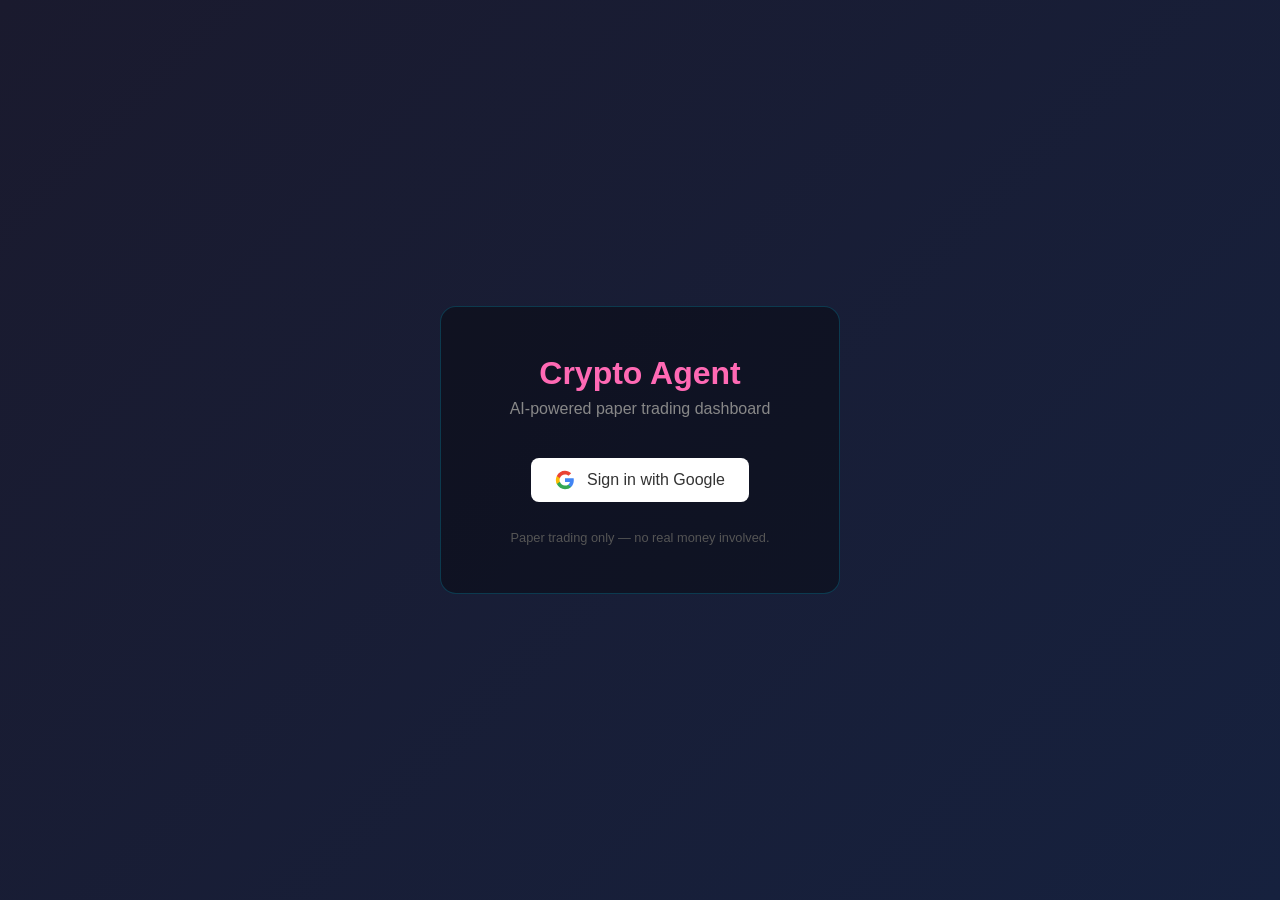
==== static/login.html @ 6eb5a464 "Gate app behind Google OAuth with per-user portfolios - Add Google OAuth2 flow via authlib + Starlet" ====
<!DOCTYPE html>
<html lang="en">
<head>
    <meta charset="UTF-8">
    <meta name="viewport" content="width=device-width, initial-scale=1.0">
    <title>Crypto Agent System — Sign In</title>
    <style>
        * {
            margin: 0;
            padding: 0;
            box-sizing: border-box;
        }

        body {
            font-family: -apple-system, BlinkMacSystemFont, 'Segoe UI', Roboto, Oxygen, Ubuntu, sans-serif;
            background: linear-gradient(135deg, #1a1a2e 0%, #16213e 100%);
            color: #fff;
            min-height: 100vh;
            display: flex;
            align-items: center;
            justify-content: center;
        }

        .login-card {
            background: rgba(0, 0, 0, 0.35);
            border: 1px solid rgba(0, 212, 255, 0.2);
            border-radius: 16px;
            padding: 48px 40px;
            text-align: center;
            max-width: 400px;
            width: 90%;
        }

        h1 {
            font-size: 2rem;
            color: #ff69b4;
            margin-bottom: 8px;
        }

        .subtitle {
            color: #888;
            font-size: 1rem;
            margin-bottom: 40px;
        }

        .google-btn {
            display: inline-flex;
            align-items: center;
            gap: 12px;
            background: #fff;
            color: #333;
            border: none;
            border-radius: 8px;
            padding: 12px 24px;
            font-size: 1rem;
            font-weight: 500;
            cursor: pointer;
            text-decoration: none;
            transition: box-shadow 0.2s;
        }

        .google-btn:hover {
            box-shadow: 0 4px 16px rgba(255, 255, 255, 0.15);
        }

        .google-icon {
            width: 20px;
            height: 20px;
        }

        .disclaimer {
            margin-top: 28px;
            color: #555;
            font-size: 0.8rem;
        }
    </style>
</head>
<body>
    <div class="login-card">
        <h1>Crypto Agent</h1>
        <p class="subtitle">AI-powered paper trading dashboard</p>

        <a href="/auth/google" class="google-btn">
            <svg class="google-icon" viewBox="0 0 24 24" xmlns="http://www.w3.org/2000/svg">
                <path d="M22.56 12.25c0-.78-.07-1.53-.2-2.25H12v4.26h5.92c-.26 1.37-1.04 2.53-2.21 3.31v2.77h3.57c2.08-1.92 3.28-4.74 3.28-8.09z" fill="#4285F4"/>
                <path d="M12 23c2.97 0 5.46-.98 7.28-2.66l-3.57-2.77c-.98.66-2.23 1.06-3.71 1.06-2.86 0-5.29-1.93-6.16-4.53H2.18v2.84C3.99 20.53 7.7 23 12 23z" fill="#34A853"/>
                <path d="M5.84 14.09c-.22-.66-.35-1.36-.35-2.09s.13-1.43.35-2.09V7.07H2.18C1.43 8.55 1 10.22 1 12s.43 3.45 1.18 4.93l2.85-2.22.81-.62z" fill="#FBBC05"/>
                <path d="M12 5.38c1.62 0 3.06.56 4.21 1.64l3.15-3.15C17.45 2.09 14.97 1 12 1 7.7 1 3.99 3.47 2.18 7.07l3.66 2.84c.87-2.6 3.3-4.53 6.16-4.53z" fill="#EA4335"/>
            </svg>
            Sign in with Google
        </a>

        <p class="disclaimer">Paper trading only — no real money involved.</p>
    </div>
</body>
</html>
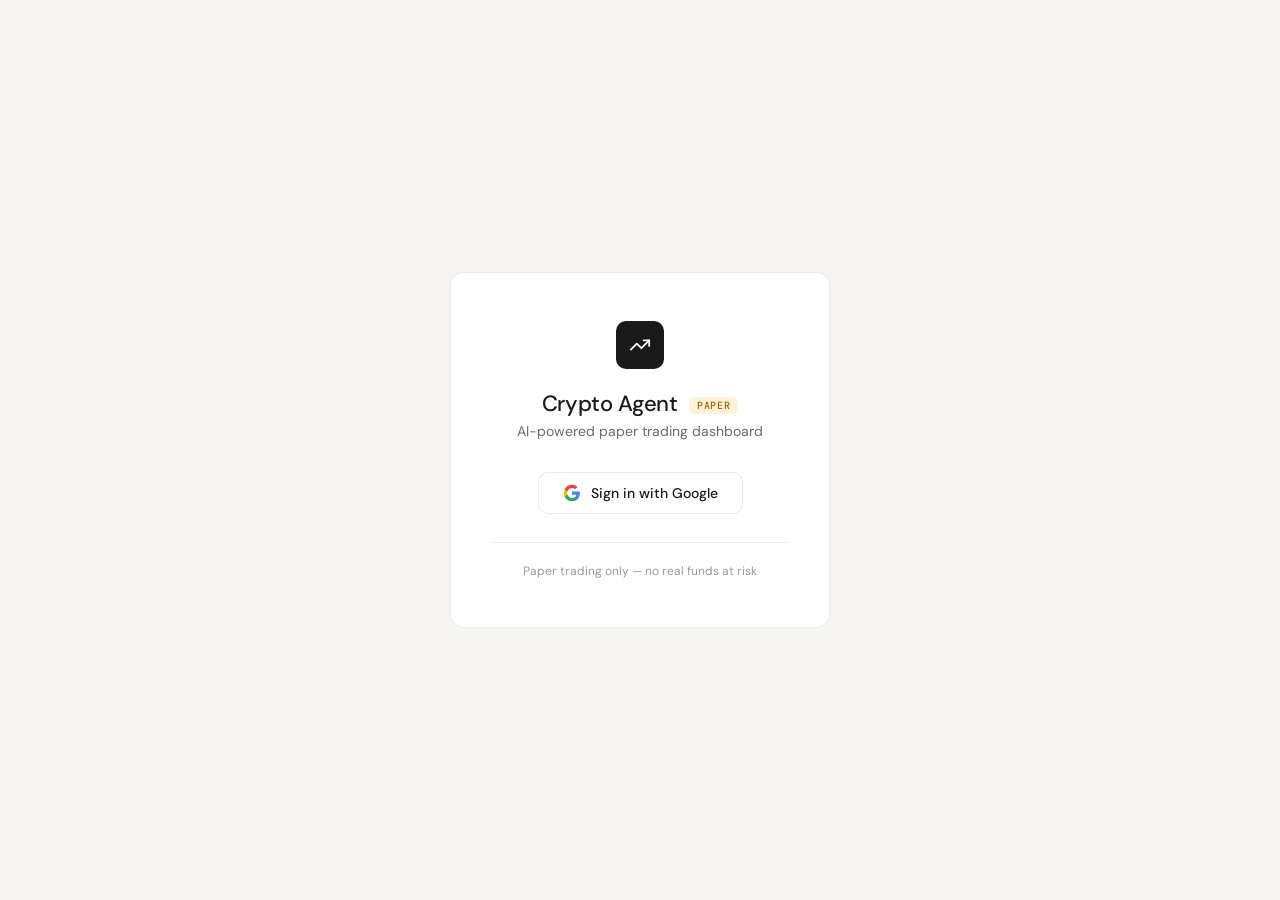
==== commit d24f4615: "Refactor login page styles and content" ====
--- a/static/login.html
+++ b/static/login.html
@@ -3,83 +3,145 @@
 <head>
     <meta charset="UTF-8">
     <meta name="viewport" content="width=device-width, initial-scale=1.0">
-    <title>Crypto Agent System — Sign In</title>
+    <title>Crypto Agent — Sign In</title>
+    <link rel="preconnect" href="https://fonts.googleapis.com">
+    <link rel="preconnect" href="https://fonts.gstatic.com" crossorigin>
+    <link href="https://fonts.googleapis.com/css2?family=DM+Sans:wght@400;500&family=JetBrains+Mono:wght@400;500&display=swap" rel="stylesheet">
     <style>
-        * {
-            margin: 0;
-            padding: 0;
-            box-sizing: border-box;
+        :root {
+            --bg-app: #f6f5f2;
+            --bg-card: #ffffff;
+            --bg-surface: #f0efe9;
+            --bg-hover: #eae9e3;
+            --text-primary: #1a1a1a;
+            --text-secondary: #6b6b6b;
+            --text-tertiary: #9a9a9a;
+            --border: rgba(0, 0, 0, 0.08);
+            --border-hover: rgba(0, 0, 0, 0.15);
+            --amber: #a16207;
+            --amber-bg: #fef3d6;
+            --radius-md: 10px;
+            --radius-lg: 14px;
         }
-
+        @media (prefers-color-scheme: dark) {
+            :root {
+                --bg-app: #111110;
+                --bg-card: #1c1c1a;
+                --bg-surface: #242422;
+                --bg-hover: #2e2e2b;
+                --text-primary: #e8e8e4;
+                --text-secondary: #9a9a94;
+                --text-tertiary: #6b6b65;
+                --border: rgba(255, 255, 255, 0.07);
+                --border-hover: rgba(255, 255, 255, 0.14);
+                --amber: #fbbf24;
+                --amber-bg: rgba(251, 191, 36, 0.12);
+            }
+        }
+        *, *::before, *::after { margin: 0; padding: 0; box-sizing: border-box; }
         body {
-            font-family: -apple-system, BlinkMacSystemFont, 'Segoe UI', Roboto, Oxygen, Ubuntu, sans-serif;
-            background: linear-gradient(135deg, #1a1a2e 0%, #16213e 100%);
-            color: #fff;
+            font-family: 'DM Sans', system-ui, sans-serif;
+            background: var(--bg-app);
+            color: var(--text-primary);
             min-height: 100vh;
             display: flex;
             align-items: center;
             justify-content: center;
+            -webkit-font-smoothing: antialiased;
         }
-
         .login-card {
-            background: rgba(0, 0, 0, 0.35);
-            border: 1px solid rgba(0, 212, 255, 0.2);
-            border-radius: 16px;
+            background: var(--bg-card);
+            border: 1px solid var(--border);
+            border-radius: var(--radius-lg);
             padding: 48px 40px;
             text-align: center;
-            max-width: 400px;
+            max-width: 380px;
             width: 90%;
+            animation: fadeUp 0.4s ease;
         }
-
+        @keyframes fadeUp {
+            from { opacity: 0; transform: translateY(12px); }
+            to { opacity: 1; transform: translateY(0); }
+        }
+        .logo-mark {
+            width: 48px;
+            height: 48px;
+            border-radius: var(--radius-md);
+            background: var(--text-primary);
+            color: var(--bg-app);
+            display: flex;
+            align-items: center;
+            justify-content: center;
+            margin: 0 auto 20px;
+        }
         h1 {
-            font-size: 2rem;
-            color: #ff69b4;
-            margin-bottom: 8px;
+            font-size: 22px;
+            font-weight: 500;
+            letter-spacing: -0.02em;
+            margin-bottom: 4px;
         }
-
         .subtitle {
-            color: #888;
-            font-size: 1rem;
-            margin-bottom: 40px;
+            color: var(--text-secondary);
+            font-size: 14px;
+            margin-bottom: 32px;
         }
-
         .google-btn {
             display: inline-flex;
             align-items: center;
-            gap: 12px;
-            background: #fff;
-            color: #333;
-            border: none;
-            border-radius: 8px;
-            padding: 12px 24px;
-            font-size: 1rem;
+            gap: 10px;
+            background: var(--bg-card);
+            color: var(--text-primary);
+            border: 1px solid var(--border);
+            border-radius: var(--radius-md);
+            padding: 11px 24px;
+            font-size: 14px;
             font-weight: 500;
+            font-family: 'DM Sans', system-ui, sans-serif;
             cursor: pointer;
             text-decoration: none;
-            transition: box-shadow 0.2s;
+            transition: background 0.15s, border-color 0.15s;
         }
-
         .google-btn:hover {
-            box-shadow: 0 4px 16px rgba(255, 255, 255, 0.15);
+            background: var(--bg-hover);
+            border-color: var(--border-hover);
         }
-
-        .google-icon {
-            width: 20px;
-            height: 20px;
+        .google-btn:active { transform: scale(0.98); }
+        .google-icon { width: 18px; height: 18px; }
+        .divider {
+            margin-top: 28px;
+            padding-top: 20px;
+            border-top: 1px solid var(--border);
         }
-
         .disclaimer {
-            margin-top: 28px;
-            color: #555;
-            font-size: 0.8rem;
+            color: var(--text-tertiary);
+            font-size: 12px;
+        }
+        .paper-badge {
+            display: inline-block;
+            font-family: 'JetBrains Mono', monospace;
+            font-size: 10px;
+            text-transform: uppercase;
+            letter-spacing: 0.06em;
+            padding: 2px 8px;
+            border-radius: 6px;
+            background: var(--amber-bg);
+            color: var(--amber);
+            font-weight: 500;
+            vertical-align: middle;
+            margin-left: 6px;
         }
     </style>
 </head>
 <body>
     <div class="login-card">
-        <h1>Crypto Agent</h1>
+        <div class="logo-mark">
+            <svg width="22" height="22" viewBox="0 0 24 24" fill="none" stroke="currentColor" stroke-width="2" stroke-linecap="round" stroke-linejoin="round">
+                <polyline points="22 7 13.5 15.5 8.5 10.5 2 17"/>
+                <polyline points="16 7 22 7 22 13"/>
+            </svg>
+        </div>
+        <h1>Crypto Agent <span class="paper-badge">paper</span></h1>
         <p class="subtitle">AI-powered paper trading dashboard</p>
-
         <a href="/auth/google" class="google-btn">
             <svg class="google-icon" viewBox="0 0 24 24" xmlns="http://www.w3.org/2000/svg">
                 <path d="M22.56 12.25c0-.78-.07-1.53-.2-2.25H12v4.26h5.92c-.26 1.37-1.04 2.53-2.21 3.31v2.77h3.57c2.08-1.92 3.28-4.74 3.28-8.09z" fill="#4285F4"/>
@@ -89,8 +151,9 @@
             </svg>
             Sign in with Google
         </a>
-
-        <p class="disclaimer">Paper trading only — no real money involved.</p>
+        <div class="divider">
+            <p class="disclaimer">Paper trading only — no real funds at risk</p>
+        </div>
     </div>
 </body>
 </html>
